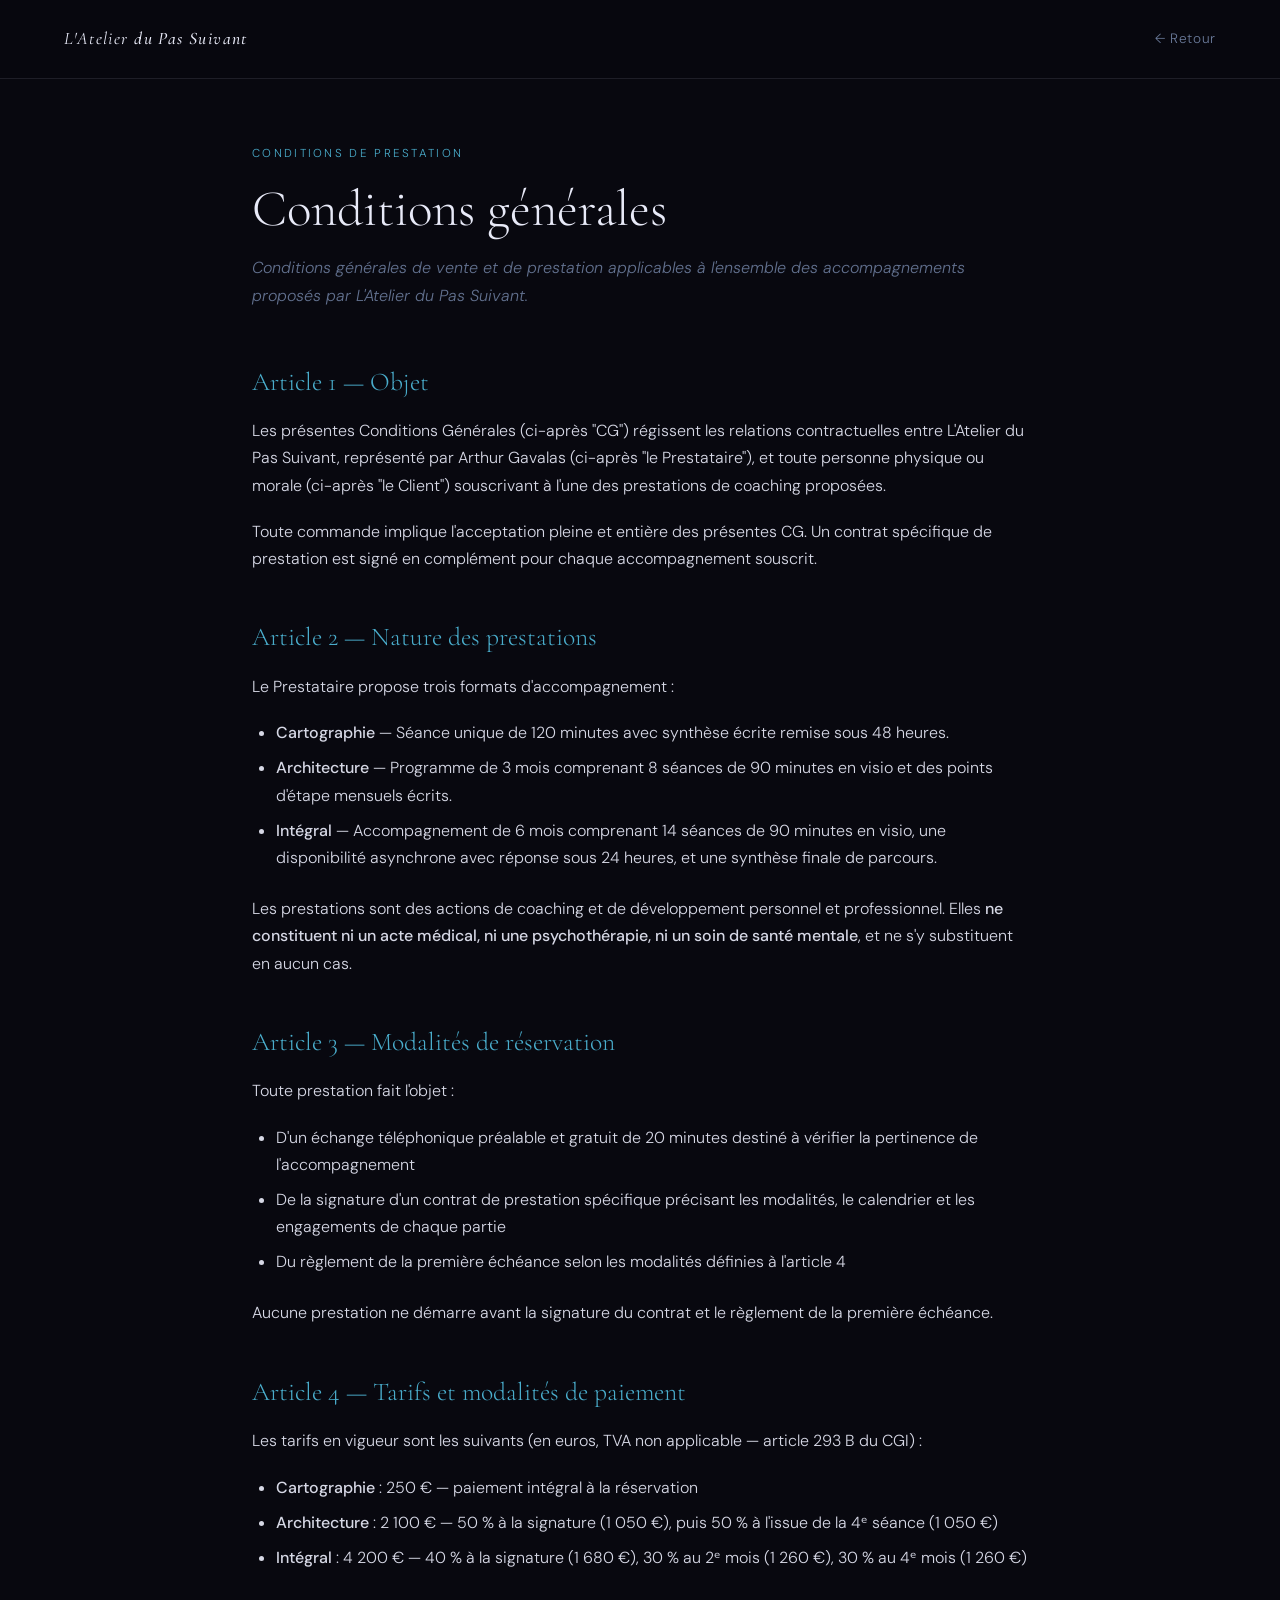
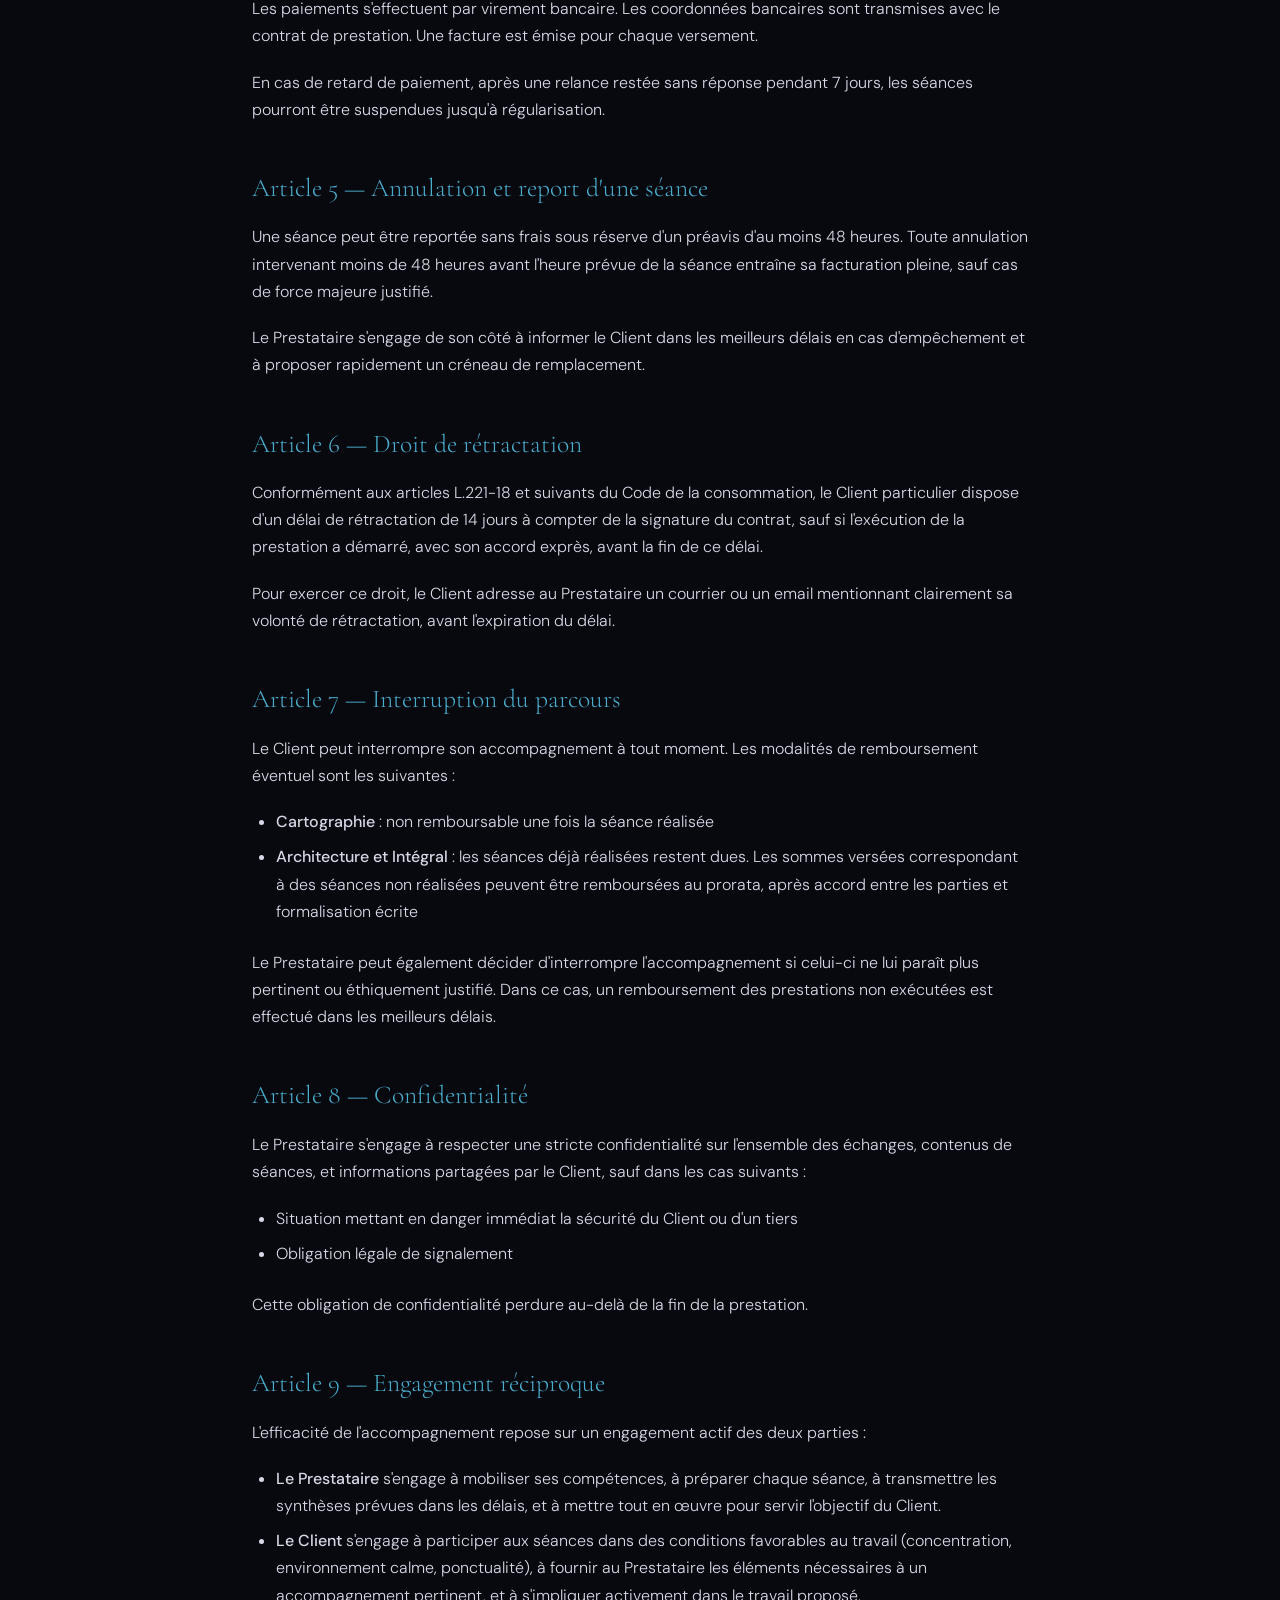
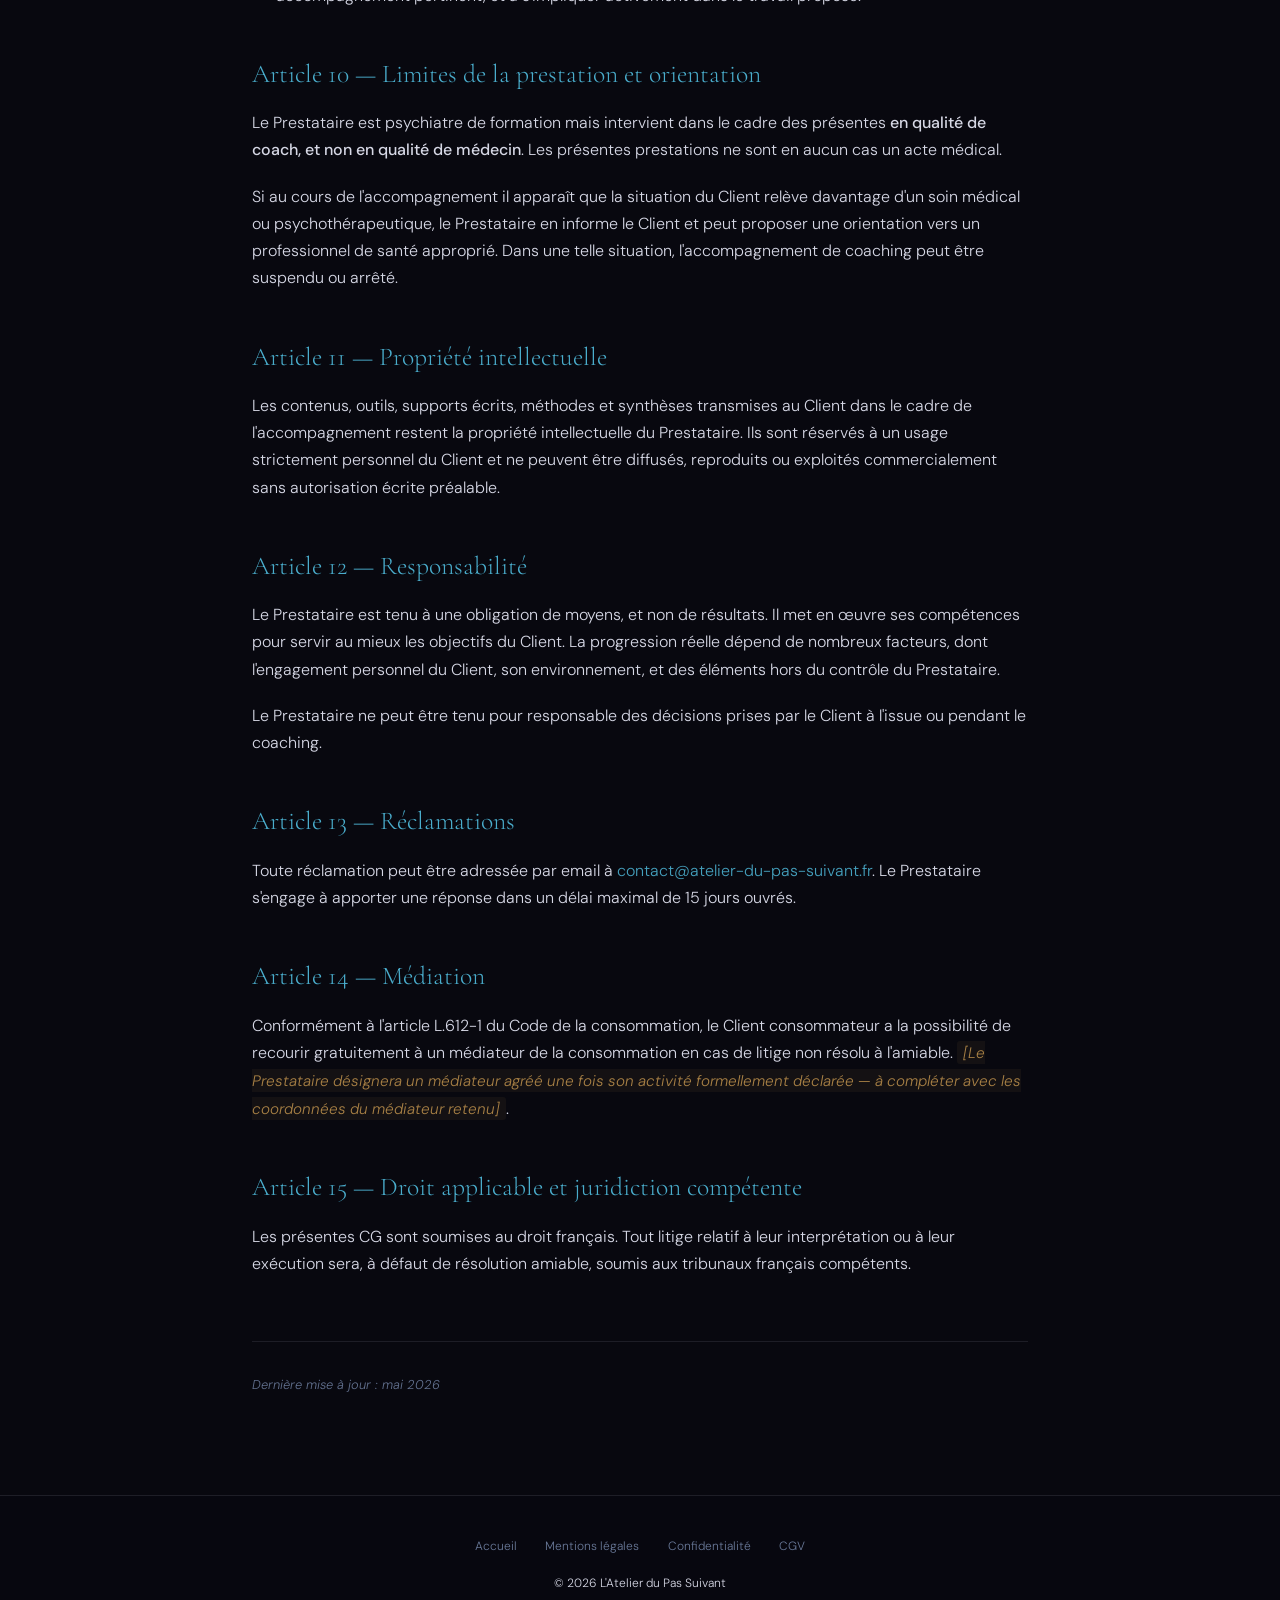
==== cgv.html @ e31d5880 "Add files via upload" ====
<!DOCTYPE html>
<html lang="fr">
<head>
<meta charset="UTF-8">
<meta name="viewport" content="width=device-width,initial-scale=1.0">
<title>Conditions générales — L'Atelier du Pas Suivant</title>
<meta name="description" content="Conditions générales de vente des prestations de coaching — L'Atelier du Pas Suivant.">
<meta name="robots" content="noindex,follow">
<link rel="preconnect" href="https://fonts.googleapis.com">
<link rel="preconnect" href="https://fonts.gstatic.com" crossorigin>
<link href="https://fonts.googleapis.com/css2?family=Cormorant+Garamond:ital,wght@0,300;0,400;0,500;1,300;1,400&family=DM+Sans:wght@300;400;500&display=swap" rel="stylesheet">
<link rel="stylesheet" href="legal.css">
</head>
<body>

<nav>
  <a href="index.html" class="nav-logo"><em>L'Atelier</em> <strong>du Pas Suivant</strong></a>
  <a href="index.html" class="nav-back">← Retour</a>
</nav>

<main>
  <span class="page-tag">Conditions de prestation</span>
  <h1 class="page-title">Conditions générales</h1>
  <p class="page-sub">Conditions générales de vente et de prestation applicables à l'ensemble des accompagnements proposés par L'Atelier du Pas Suivant.</p>

  <h2>Article 1 — Objet</h2>
  <p>Les présentes Conditions Générales (ci-après "CG") régissent les relations contractuelles entre L'Atelier du Pas Suivant, représenté par Arthur Gavalas (ci-après "le Prestataire"), et toute personne physique ou morale (ci-après "le Client") souscrivant à l'une des prestations de coaching proposées.</p>
  <p>Toute commande implique l'acceptation pleine et entière des présentes CG. Un contrat spécifique de prestation est signé en complément pour chaque accompagnement souscrit.</p>

  <h2>Article 2 — Nature des prestations</h2>
  <p>Le Prestataire propose trois formats d'accompagnement :</p>
  <ul>
    <li><strong>Cartographie</strong> — Séance unique de 120 minutes avec synthèse écrite remise sous 48 heures.</li>
    <li><strong>Architecture</strong> — Programme de 3 mois comprenant 8 séances de 90 minutes en visio et des points d'étape mensuels écrits.</li>
    <li><strong>Intégral</strong> — Accompagnement de 6 mois comprenant 14 séances de 90 minutes en visio, une disponibilité asynchrone avec réponse sous 24 heures, et une synthèse finale de parcours.</li>
  </ul>
  <p>Les prestations sont des actions de coaching et de développement personnel et professionnel. Elles <strong>ne constituent ni un acte médical, ni une psychothérapie, ni un soin de santé mentale</strong>, et ne s'y substituent en aucun cas.</p>

  <h2>Article 3 — Modalités de réservation</h2>
  <p>Toute prestation fait l'objet :</p>
  <ul>
    <li>D'un échange téléphonique préalable et gratuit de 20 minutes destiné à vérifier la pertinence de l'accompagnement</li>
    <li>De la signature d'un contrat de prestation spécifique précisant les modalités, le calendrier et les engagements de chaque partie</li>
    <li>Du règlement de la première échéance selon les modalités définies à l'article 4</li>
  </ul>
  <p>Aucune prestation ne démarre avant la signature du contrat et le règlement de la première échéance.</p>

  <h2>Article 4 — Tarifs et modalités de paiement</h2>
  <p>Les tarifs en vigueur sont les suivants (en euros, TVA non applicable — article 293 B du CGI) :</p>
  <ul>
    <li><strong>Cartographie</strong> : 250 € — paiement intégral à la réservation</li>
    <li><strong>Architecture</strong> : 2 100 € — 50 % à la signature (1 050 €), puis 50 % à l'issue de la 4ᵉ séance (1 050 €)</li>
    <li><strong>Intégral</strong> : 4 200 € — 40 % à la signature (1 680 €), 30 % au 2ᵉ mois (1 260 €), 30 % au 4ᵉ mois (1 260 €)</li>
  </ul>
  <p>Les paiements s'effectuent par virement bancaire. Les coordonnées bancaires sont transmises avec le contrat de prestation. Une facture est émise pour chaque versement.</p>
  <p>En cas de retard de paiement, après une relance restée sans réponse pendant 7 jours, les séances pourront être suspendues jusqu'à régularisation.</p>

  <h2>Article 5 — Annulation et report d'une séance</h2>
  <p>Une séance peut être reportée sans frais sous réserve d'un préavis d'au moins 48 heures. Toute annulation intervenant moins de 48 heures avant l'heure prévue de la séance entraîne sa facturation pleine, sauf cas de force majeure justifié.</p>
  <p>Le Prestataire s'engage de son côté à informer le Client dans les meilleurs délais en cas d'empêchement et à proposer rapidement un créneau de remplacement.</p>

  <h2>Article 6 — Droit de rétractation</h2>
  <p>Conformément aux articles L.221-18 et suivants du Code de la consommation, le Client particulier dispose d'un délai de rétractation de 14 jours à compter de la signature du contrat, sauf si l'exécution de la prestation a démarré, avec son accord exprès, avant la fin de ce délai.</p>
  <p>Pour exercer ce droit, le Client adresse au Prestataire un courrier ou un email mentionnant clairement sa volonté de rétractation, avant l'expiration du délai.</p>

  <h2>Article 7 — Interruption du parcours</h2>
  <p>Le Client peut interrompre son accompagnement à tout moment. Les modalités de remboursement éventuel sont les suivantes :</p>
  <ul>
    <li><strong>Cartographie</strong> : non remboursable une fois la séance réalisée</li>
    <li><strong>Architecture et Intégral</strong> : les séances déjà réalisées restent dues. Les sommes versées correspondant à des séances non réalisées peuvent être remboursées au prorata, après accord entre les parties et formalisation écrite</li>
  </ul>
  <p>Le Prestataire peut également décider d'interrompre l'accompagnement si celui-ci ne lui paraît plus pertinent ou éthiquement justifié. Dans ce cas, un remboursement des prestations non exécutées est effectué dans les meilleurs délais.</p>

  <h2>Article 8 — Confidentialité</h2>
  <p>Le Prestataire s'engage à respecter une stricte confidentialité sur l'ensemble des échanges, contenus de séances, et informations partagées par le Client, sauf dans les cas suivants :</p>
  <ul>
    <li>Situation mettant en danger immédiat la sécurité du Client ou d'un tiers</li>
    <li>Obligation légale de signalement</li>
  </ul>
  <p>Cette obligation de confidentialité perdure au-delà de la fin de la prestation.</p>

  <h2>Article 9 — Engagement réciproque</h2>
  <p>L'efficacité de l'accompagnement repose sur un engagement actif des deux parties :</p>
  <ul>
    <li><strong>Le Prestataire</strong> s'engage à mobiliser ses compétences, à préparer chaque séance, à transmettre les synthèses prévues dans les délais, et à mettre tout en œuvre pour servir l'objectif du Client.</li>
    <li><strong>Le Client</strong> s'engage à participer aux séances dans des conditions favorables au travail (concentration, environnement calme, ponctualité), à fournir au Prestataire les éléments nécessaires à un accompagnement pertinent, et à s'impliquer activement dans le travail proposé.</li>
  </ul>

  <h2>Article 10 — Limites de la prestation et orientation</h2>
  <p>Le Prestataire est psychiatre de formation mais intervient dans le cadre des présentes <strong>en qualité de coach, et non en qualité de médecin</strong>. Les présentes prestations ne sont en aucun cas un acte médical.</p>
  <p>Si au cours de l'accompagnement il apparaît que la situation du Client relève davantage d'un soin médical ou psychothérapeutique, le Prestataire en informe le Client et peut proposer une orientation vers un professionnel de santé approprié. Dans une telle situation, l'accompagnement de coaching peut être suspendu ou arrêté.</p>

  <h2>Article 11 — Propriété intellectuelle</h2>
  <p>Les contenus, outils, supports écrits, méthodes et synthèses transmises au Client dans le cadre de l'accompagnement restent la propriété intellectuelle du Prestataire. Ils sont réservés à un usage strictement personnel du Client et ne peuvent être diffusés, reproduits ou exploités commercialement sans autorisation écrite préalable.</p>

  <h2>Article 12 — Responsabilité</h2>
  <p>Le Prestataire est tenu à une obligation de moyens, et non de résultats. Il met en œuvre ses compétences pour servir au mieux les objectifs du Client. La progression réelle dépend de nombreux facteurs, dont l'engagement personnel du Client, son environnement, et des éléments hors du contrôle du Prestataire.</p>
  <p>Le Prestataire ne peut être tenu pour responsable des décisions prises par le Client à l'issue ou pendant le coaching.</p>

  <h2>Article 13 — Réclamations</h2>
  <p>Toute réclamation peut être adressée par email à <a href="mailto:contact@atelier-du-pas-suivant.fr">contact@atelier-du-pas-suivant.fr</a>. Le Prestataire s'engage à apporter une réponse dans un délai maximal de 15 jours ouvrés.</p>

  <h2>Article 14 — Médiation</h2>
  <p>Conformément à l'article L.612-1 du Code de la consommation, le Client consommateur a la possibilité de recourir gratuitement à un médiateur de la consommation en cas de litige non résolu à l'amiable. <span class="placeholder">[Le Prestataire désignera un médiateur agréé une fois son activité formellement déclarée — à compléter avec les coordonnées du médiateur retenu]</span>.</p>

  <h2>Article 15 — Droit applicable et juridiction compétente</h2>
  <p>Les présentes CG sont soumises au droit français. Tout litige relatif à leur interprétation ou à leur exécution sera, à défaut de résolution amiable, soumis aux tribunaux français compétents.</p>

  <p class="last-updated">Dernière mise à jour : mai 2026</p>
</main>

<footer>
  <a href="index.html">Accueil</a>
  <a href="mentions-legales.html">Mentions légales</a>
  <a href="confidentialite.html">Confidentialité</a>
  <a href="cgv.html">CGV</a>
  <p style="margin-top:1rem">© 2026 L'Atelier du Pas Suivant</p>
</footer>

</body>
</html>
---- legal.css ----
/* L'Atelier du Pas Suivant — Pages légales */
:root{
  --bg:#08080F;--bg2:#0E0E1A;--bg3:#141428;
  --cream:#E8EAF8;--cream-dim:#6A7A9A;
  --gold:#4AADCC;--gold-dim:#2A6A8A;
  --border:rgba(232,234,248,0.1);--border-gold:rgba(74,173,204,0.3)
}
*{margin:0;padding:0;box-sizing:border-box}
html{scroll-behavior:smooth;background:#08080F !important}
body{background:#08080F !important;color:var(--cream);font-family:'DM Sans',sans-serif;font-weight:300;font-size:16px;line-height:1.7;-webkit-font-smoothing:antialiased;min-height:100vh}
a{color:var(--gold);text-decoration:none;transition:opacity 0.2s}
a:hover{opacity:0.7}
nav{position:fixed;top:0;left:0;right:0;z-index:100;display:flex;align-items:center;justify-content:space-between;padding:1.5rem 4rem;background:rgba(8,8,15,0.92);backdrop-filter:blur(12px);border-bottom:0.5px solid var(--border)}
.nav-logo{font-family:'Cormorant Garamond',serif;font-size:1.1rem;font-weight:400;letter-spacing:0.08em;color:var(--cream);text-decoration:none;font-style:italic}
.nav-back{font-size:0.85rem;color:var(--cream-dim);letter-spacing:0.05em;text-decoration:none;transition:color 0.2s}
.nav-back:hover{color:var(--gold)}
main{max-width:840px;margin:0 auto;padding:9rem 2rem 5rem}
.page-tag{font-size:0.72rem;letter-spacing:0.2em;text-transform:uppercase;color:var(--gold);margin-bottom:1rem;display:block}
h1.page-title{font-family:'Cormorant Garamond',serif;font-size:clamp(2.4rem,4vw,3.4rem);font-weight:300;line-height:1.15;color:var(--cream);margin-bottom:1rem}
.page-sub{font-size:1rem;color:var(--cream-dim);margin-bottom:3.5rem;font-style:italic}
h2{font-family:'Cormorant Garamond',serif;font-size:1.6rem;font-weight:300;color:var(--gold);margin:3rem 0 1.2rem;line-height:1.3}
h3{font-size:1.05rem;font-weight:500;color:var(--cream);margin:1.8rem 0 0.7rem;letter-spacing:0.02em}
p{margin-bottom:1.2rem;color:var(--cream);opacity:0.92}
ul{margin:0.5rem 0 1.5rem 1.5rem;color:var(--cream);opacity:0.92}
ul li{margin-bottom:0.5rem;line-height:1.7}
strong{font-weight:500;color:var(--cream);opacity:1}
.placeholder{color:#B68B4A;font-style:italic;background:rgba(182,139,74,0.08);padding:0.1rem 0.4rem;border-radius:3px;font-size:0.95rem}
.legal-info-block{background:rgba(14,14,26,0.5);border-left:2px solid var(--gold);padding:1.5rem 2rem;margin:1.5rem 0 2.5rem;border-radius:0 4px 4px 0}
.legal-info-block p{margin-bottom:0.5rem}
.legal-info-block p:last-child{margin-bottom:0}
.last-updated{font-size:0.8rem;color:var(--cream-dim);font-style:italic;margin-top:4rem;padding-top:2rem;border-top:0.5px solid var(--border)}
footer{padding:2.5rem 4rem;border-top:0.5px solid var(--border);background:rgba(8,8,15,0.6);text-align:center;font-size:0.75rem;color:var(--cream-dim)}
footer a{color:var(--cream-dim);margin:0 0.8rem;text-decoration:none}
footer a:hover{color:var(--gold)}
@media(max-width:768px){
  nav{padding:1rem 1.5rem}
  main{padding:7rem 1.2rem 4rem}
  h1.page-title{font-size:2rem}
  footer{padding:2rem 1.5rem}
  footer a{display:inline-block;margin:0.3rem 0.5rem}
}
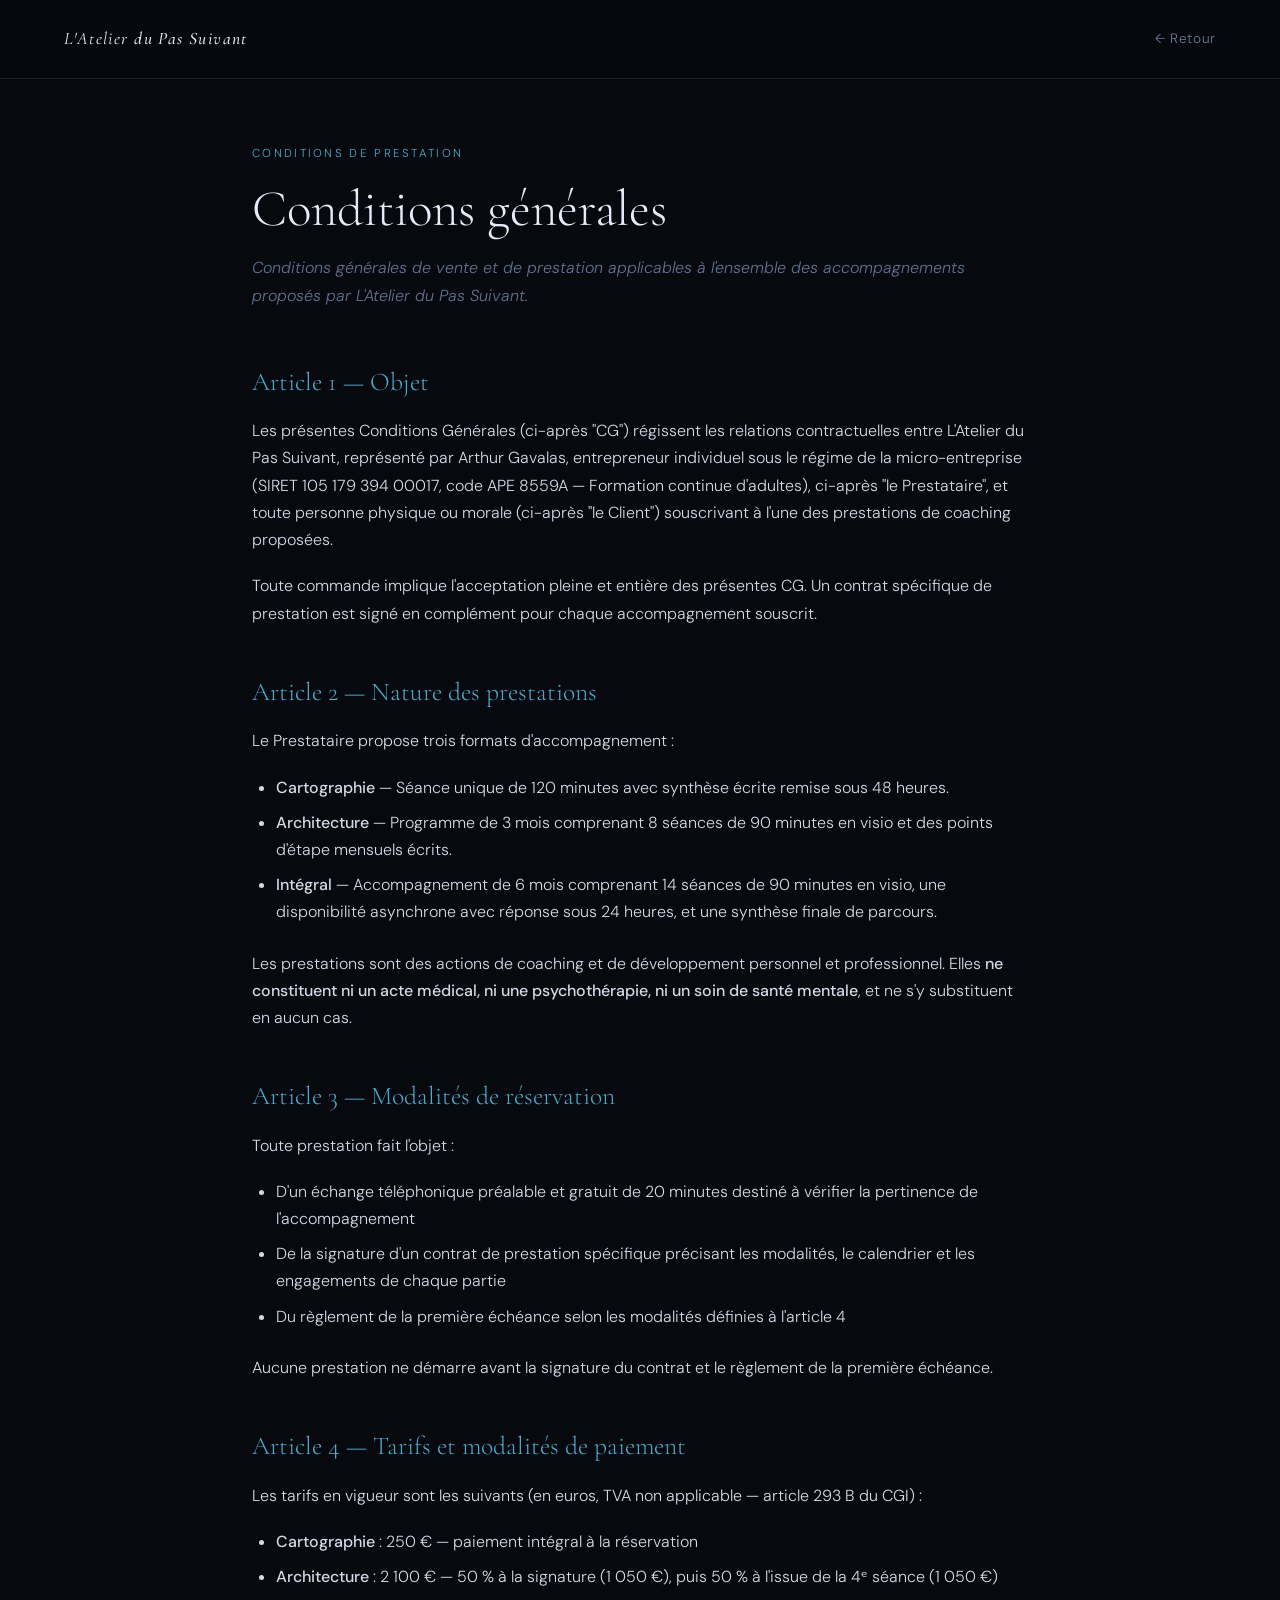
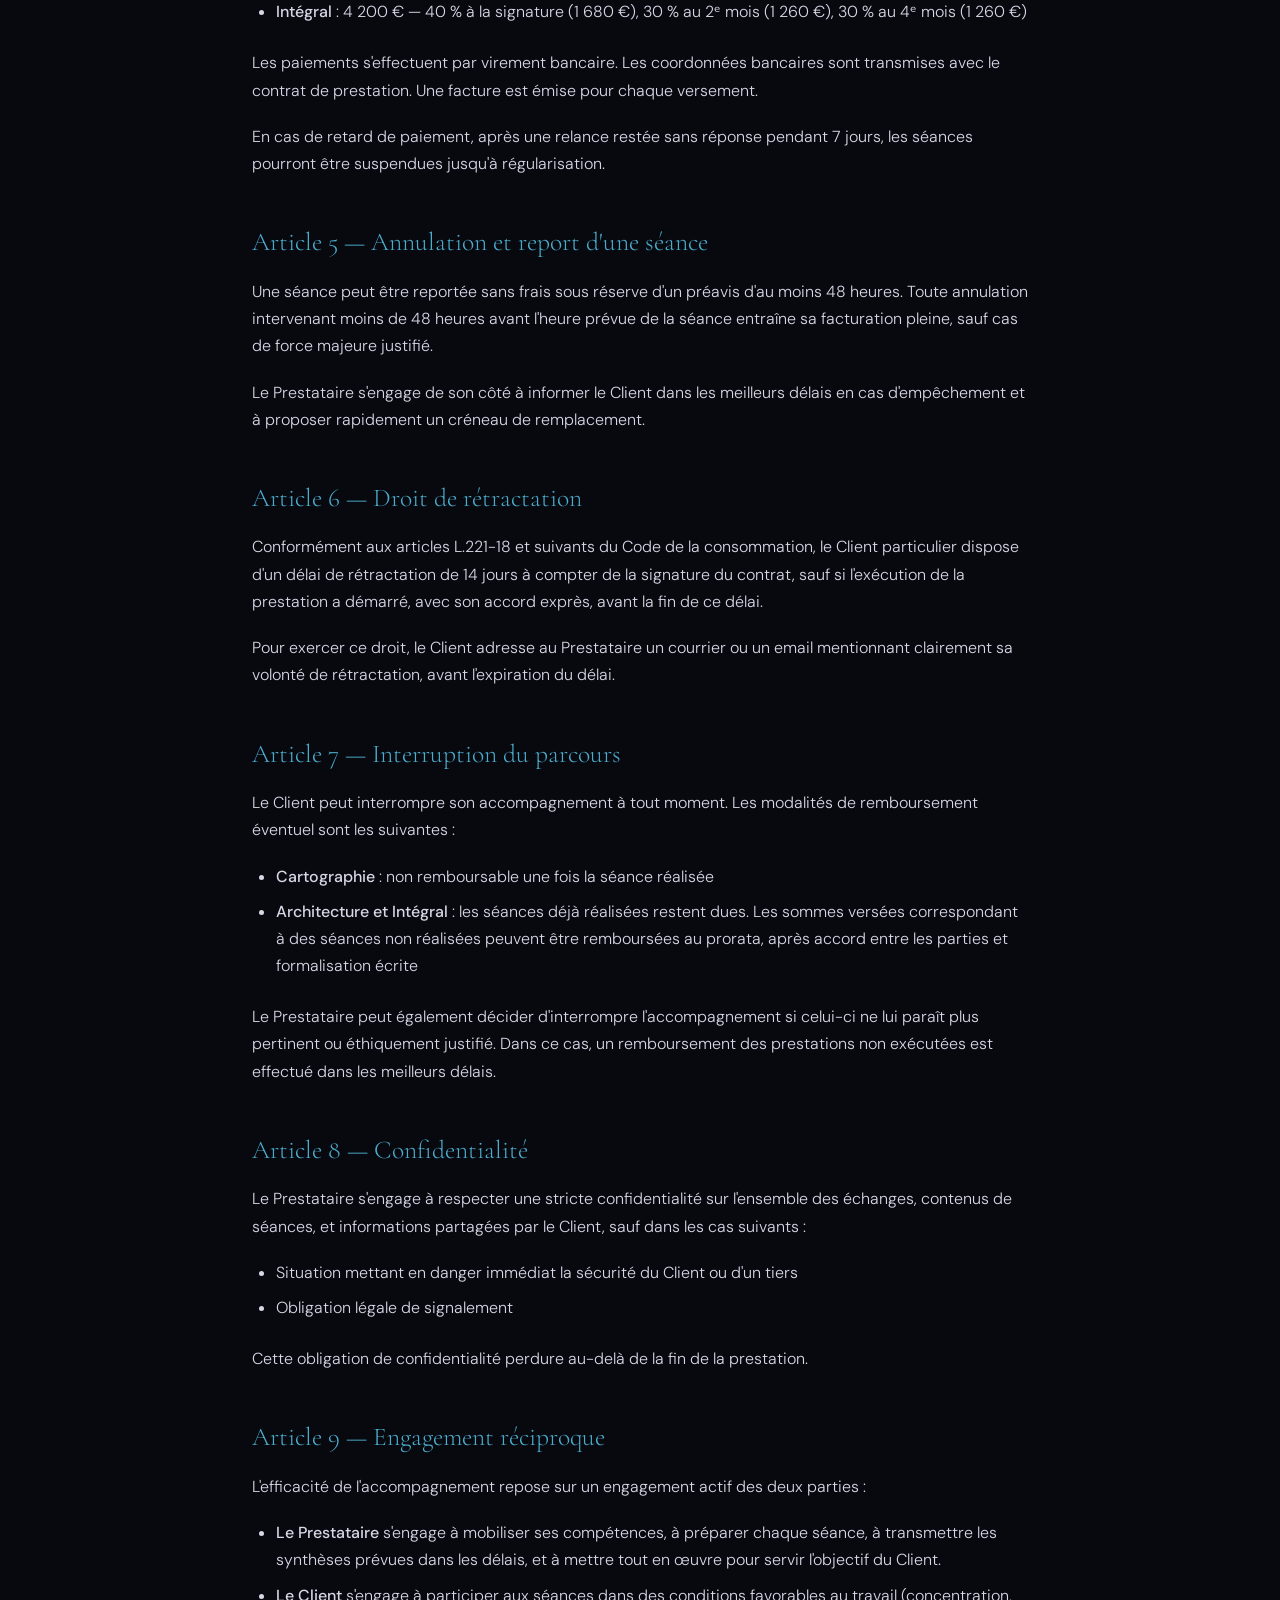
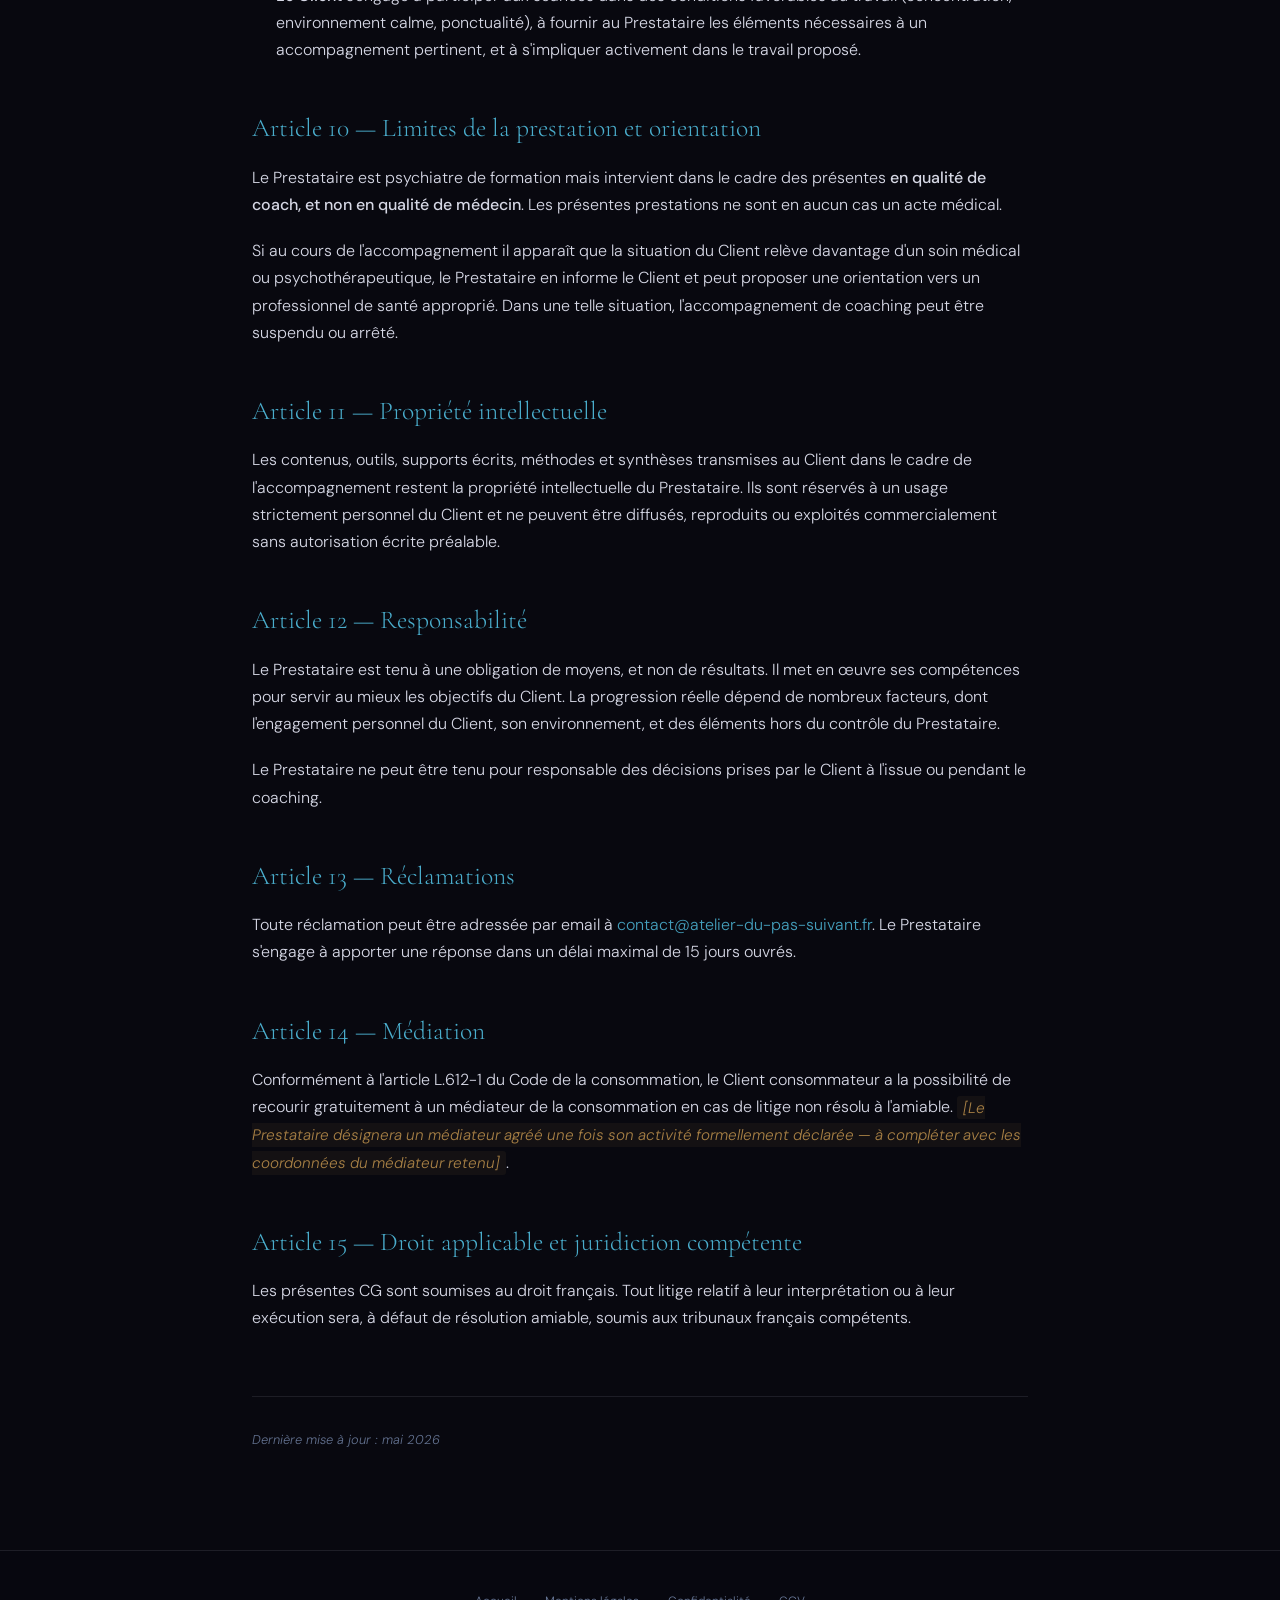
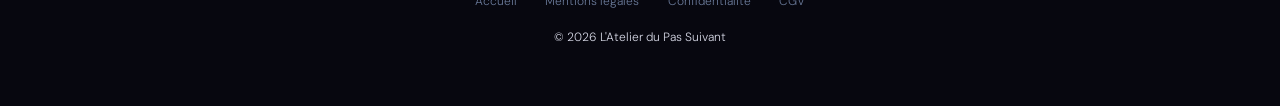
==== commit 63daabb9: "Add files via upload" ====
--- a/cgv.html
+++ b/cgv.html
@@ -24,7 +24,7 @@
   <p class="page-sub">Conditions générales de vente et de prestation applicables à l'ensemble des accompagnements proposés par L'Atelier du Pas Suivant.</p>
 
   <h2>Article 1 — Objet</h2>
-  <p>Les présentes Conditions Générales (ci-après "CG") régissent les relations contractuelles entre L'Atelier du Pas Suivant, représenté par Arthur Gavalas (ci-après "le Prestataire"), et toute personne physique ou morale (ci-après "le Client") souscrivant à l'une des prestations de coaching proposées.</p>
+  <p>Les présentes Conditions Générales (ci-après "CG") régissent les relations contractuelles entre L'Atelier du Pas Suivant, représenté par Arthur Gavalas, entrepreneur individuel sous le régime de la micro-entreprise (SIRET 105 179 394 00017, code APE 8559A — Formation continue d'adultes), ci-après "le Prestataire", et toute personne physique ou morale (ci-après "le Client") souscrivant à l'une des prestations de coaching proposées.</p>
   <p>Toute commande implique l'acceptation pleine et entière des présentes CG. Un contrat spécifique de prestation est signé en complément pour chaque accompagnement souscrit.</p>
 
   <h2>Article 2 — Nature des prestations</h2>
